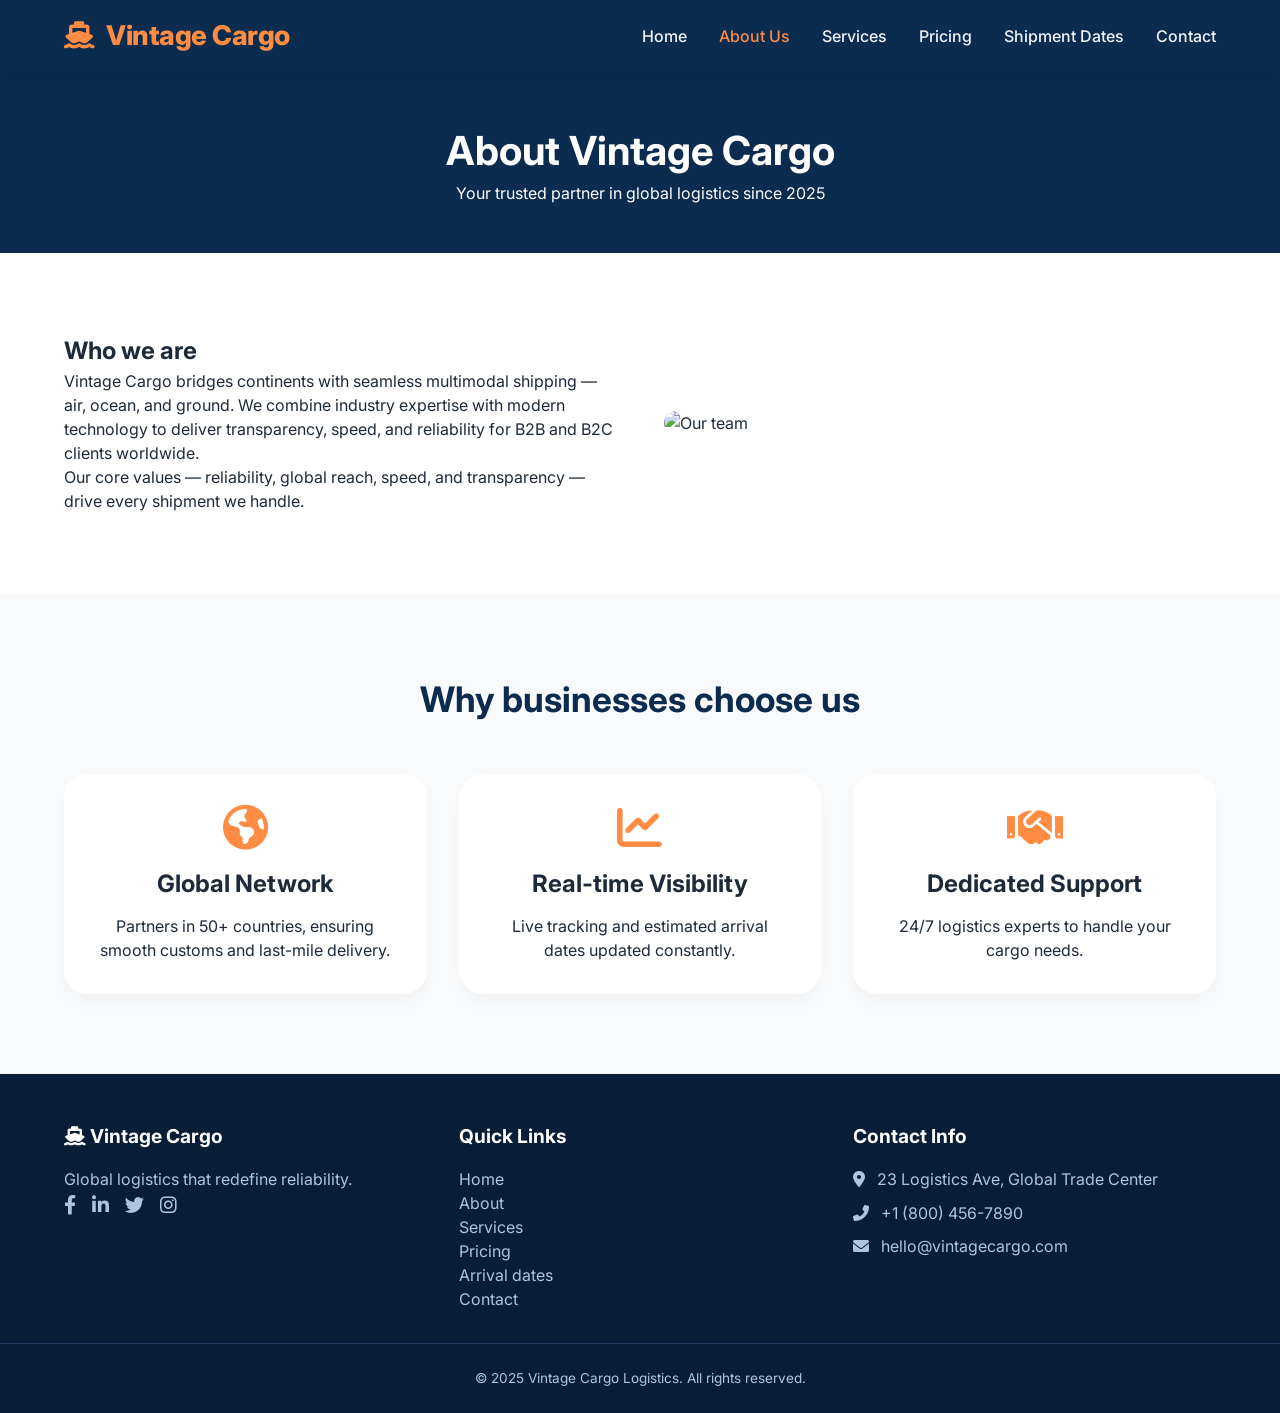
==== about.html @ 66441724 "Initial commit" ====
<!-- about.html -->
<!DOCTYPE html>
<html lang="en">
<head><meta charset="UTF-8"><meta name="viewport" content="width=device-width, initial-scale=1.0"><title>About Us | Vintage Cargo</title><link href="https://fonts.googleapis.com/css2?family=Inter:opsz,wght@14..32,300;400;600;700;800&display=swap" rel="stylesheet"><link rel="stylesheet" href="https://cdnjs.cloudflare.com/ajax/libs/font-awesome/6.0.0-beta3/css/all.min.css"><link rel="stylesheet" href="css/style.css"></head>
<body>
  <header class="site-header"><div class="container nav-container"><div class="logo"><a href="index.html"><i class="fas fa-ship"></i> Vintage Cargo</a></div><button class="mobile-toggle" id="mobileToggle"><i class="fas fa-bars"></i></button><nav class="navbar" id="navbar"><ul class="nav-menu"><li><a href="index.html">Home</a></li><li><a href="about.html" class="active">About Us</a></li><li><a href="services.html">Services</a></li><li><a href="pricing.html">Pricing</a></li><li><a href="shipment.html">Shipment Dates</a></li><li><a href="contact.html">Contact</a></li></ul></nav></div></header>
  <main>
    <section class="page-header"><div class="container"><h1>About Vintage Cargo</h1><p>Your trusted partner in global logistics since 2025</p></div></section>
    <section class="section"><div class="container"><div class="flex-row"><div class="flex-text"><h2>Who we are</h2><p>Vintage Cargo bridges continents with seamless multimodal shipping — air, ocean, and ground. We combine industry expertise with modern technology to deliver transparency, speed, and reliability for B2B and B2C clients worldwide.</p><p>Our core values — reliability, global reach, speed, and transparency — drive every shipment we handle.</p></div><div class="flex-img"><img src="https://picsum.photos/id/42/600/400" alt="Our team" loading="lazy"></div></div></div></section>
    <section class="section bg-light"><div class="container"><div class="section-title"><h2>Why businesses choose us</h2></div><div class="grid-3"><div class="service-card"><i class="fas fa-globe-americas"></i><h3>Global Network</h3><p>Partners in 50+ countries, ensuring smooth customs and last-mile delivery.</p></div><div class="service-card"><i class="fas fa-chart-line"></i><h3>Real-time Visibility</h3><p>Live tracking and estimated arrival dates updated constantly.</p></div><div class="service-card"><i class="fas fa-handshake"></i><h3>Dedicated Support</h3><p>24/7 logistics experts to handle your cargo needs.</p></div></div></div></section>
  </main>
  <footer class="site-footer"><div class="container footer-grid"><div class="footer-col"><h4><i class="fas fa-ship"></i> Vintage Cargo</h4><p>Global logistics that redefine reliability.</p><div class="social-icons"><a href="#"><i class="fab fa-facebook-f"></i></a><a href="#"><i class="fab fa-linkedin-in"></i></a><a href="#"><i class="fab fa-twitter"></i></a><a href="#"><i class="fab fa-instagram"></i></a></div></div><div class="footer-col"><h4>Quick Links</h4><ul><li><a href="index.html">Home</a></li><li><a href="about.html">About</a></li><li><a href="services.html">Services</a></li><li><a href="pricing.html">Pricing</a></li><li><a href="shipment.html">Arrival dates</a></li><li><a href="contact.html">Contact</a></li></ul></div><div class="footer-col"><h4>Contact Info</h4><ul class="contact-info"><li><i class="fas fa-map-marker-alt"></i> 23 Logistics Ave, Global Trade Center</li><li><i class="fas fa-phone-alt"></i> +1 (800) 456-7890</li><li><i class="fas fa-envelope"></i> hello@vintagecargo.com</li></ul></div></div><div class="footer-bottom"><p>&copy; 2025 Vintage Cargo Logistics. All rights reserved.</p></div></footer>
  <script src="js/script.js"></script>
</body>
</html>
---- css/style.css ----
/* css/style.css */
* {
  margin: 0;
  padding: 0;
  box-sizing: border-box;
}

body {
  font-family: 'Inter', sans-serif;
  line-height: 1.5;
  color: #1E2A3A;
  background-color: #ffffff;
}

.container {
  width: 90%;
  max-width: 1280px;
  margin: 0 auto;
}

/* header & navigation */
.site-header {
  background: #0B2B4F;
  padding: 1rem 0;
  position: sticky;
  top: 0;
  z-index: 100;
  box-shadow: 0 4px 12px rgba(0,0,0,0.05);
}

.nav-container {
  display: flex;
  justify-content: space-between;
  align-items: center;
  flex-wrap: wrap;
}

.logo a {
  color: #FF8C42;
  font-size: 1.7rem;
  font-weight: 800;
  letter-spacing: -0.5px;
  text-decoration: none;
}

.logo i {
  margin-right: 6px;
  color: #FF8C42;
}

.nav-menu {
  display: flex;
  gap: 2rem;
  list-style: none;
}

.nav-menu a {
  color: #F0F4F8;
  text-decoration: none;
  font-weight: 500;
  transition: 0.2s ease;
  font-size: 1rem;
}

.nav-menu a:hover, .nav-menu a.active {
  color: #FF8C42;
}

.mobile-toggle {
  display: none;
  background: none;
  border: none;
  font-size: 1.8rem;
  color: white;
  cursor: pointer;
}

/* buttons */
.btn {
  display: inline-block;
  padding: 0.8rem 1.8rem;
  border-radius: 40px;
  font-weight: 600;
  text-decoration: none;
  transition: all 0.2s ease;
  border: 2px solid transparent;
  cursor: pointer;
}

.btn-primary {
  background: #FF8C42;
  color: #0B2B4F;
}

.btn-primary:hover {
  background: #e67a2e;
  transform: translateY(-2px);
}

.btn-outline {
  background: transparent;
  border: 2px solid #FF8C42;
  color: #FF8C42;
}

.btn-outline:hover {
  background: #FF8C42;
  color: #0B2B4F;
}

.btn-secondary {
  background: #ffffff;
  color: #0B2B4F;
}

.btn-secondary:hover {
  background: #FF8C42;
  color: #0B2B4F;
  border-color: #FF8C42;
}

/* hero */
.hero {
  padding: 6rem 0;
  text-align: center;
  color: white;
}

.hero-content h1 {
  font-size: 3rem;
  font-weight: 800;
  margin-bottom: 1rem;
}

.accent {
  color: #FF8C42;
}

.hero-content p {
  font-size: 1.25rem;
  max-width: 650px;
  margin: 0 auto 2rem;
}

.hero-buttons {
  display: flex;
  gap: 1rem;
  justify-content: center;
  flex-wrap: wrap;
}

/* sections */
.section {
  padding: 5rem 0;
}

.bg-light {
  background-color: #F9FAFC;
}

.section-title {
  text-align: center;
  margin-bottom: 3rem;
}

.section-title h2 {
  font-size: 2.2rem;
  font-weight: 700;
  color: #0B2B4F;
}

.grid-3 {
  display: grid;
  grid-template-columns: repeat(auto-fit, minmax(280px, 1fr));
  gap: 2rem;
}

.service-card {
  background: white;
  padding: 2rem;
  border-radius: 24px;
  box-shadow: 0 10px 25px -5px rgba(0,0,0,0.05);
  transition: transform 0.2s, box-shadow 0.2s;
  text-align: center;
}

.service-card:hover {
  transform: translateY(-5px);
  box-shadow: 0 20px 30px -12px rgba(0,0,0,0.1);
}

.service-card i {
  font-size: 2.8rem;
  color: #FF8C42;
  margin-bottom: 1rem;
}

.service-card h3 {
  font-size: 1.5rem;
  margin-bottom: 0.75rem;
}

/* flex row */
.flex-row {
  display: flex;
  gap: 3rem;
  align-items: center;
  flex-wrap: wrap;
}

.flex-text, .flex-img {
  flex: 1;
}

.flex-img img {
  width: 100%;
  border-radius: 28px;
  object-fit: cover;
}

.check-list {
  list-style: none;
  margin: 1.5rem 0;
}

.check-list li {
  margin: 0.75rem 0;
  display: flex;
  align-items: center;
  gap: 0.75rem;
}

.check-list i {
  color: #FF8C42;
}

/* CTA */
.cta {
  background: #0B2B4F;
  color: white;
  text-align: center;
  padding: 4rem 0;
}

.cta h3 {
  font-size: 2rem;
  margin-bottom: 0.75rem;
}

/* footer */
.site-footer {
  background: #071e36;
  color: #B0C4DE;
  padding-top: 3rem;
}

.footer-grid {
  display: grid;
  grid-template-columns: repeat(auto-fit, minmax(220px, 1fr));
  gap: 2rem;
  margin-bottom: 2rem;
}

.footer-col h4 {
  color: white;
  margin-bottom: 1rem;
  font-size: 1.2rem;
}

.footer-col ul {
  list-style: none;
}

.footer-col a {
  color: #B0C4DE;
  text-decoration: none;
  transition: 0.2s;
}

.footer-col a:hover {
  color: #FF8C42;
}

.social-icons a {
  margin-right: 1rem;
  font-size: 1.2rem;
}

.contact-info li {
  margin-bottom: 0.6rem;
  display: flex;
  gap: 0.75rem;
  align-items: center;
}

.footer-bottom {
  text-align: center;
  padding: 1.5rem 0;
  border-top: 1px solid #1f3a5f;
  font-size: 0.85rem;
}

/* pricing page */
.pricing-grid {
  display: grid;
  grid-template-columns: repeat(auto-fit, minmax(280px, 1fr));
  gap: 2rem;
}

.pricing-card {
  background: white;
  border-radius: 32px;
  padding: 2rem;
  box-shadow: 0 12px 28px rgba(0,0,0,0.05);
  transition: 0.2s;
  border: 1px solid #eef2f6;
}

.pricing-card.featured {
  border-top: 5px solid #FF8C42;
  transform: scale(1.02);
}

.pricing-header h3 {
  font-size: 1.8rem;
  margin-bottom: 0.5rem;
}

.price {
  font-size: 2.2rem;
  font-weight: 800;
  color: #0B2B4F;
}

.price span {
  font-size: 1rem;
  font-weight: 400;
}

.pricing-card ul {
  margin: 1.5rem 0;
  list-style: none;
}

.pricing-card li {
  margin: 0.75rem 0;
  display: flex;
  align-items: center;
  gap: 0.5rem;
}

.pricing-card li i {
  color: #FF8C42;
}

.price-note {
  margin-top: 2rem;
  text-align: center;
  font-size: 0.9rem;
  color: #5a6e7c;
}

/* shipment table */
.table-wrapper {
  overflow-x: auto;
}

.shipment-table {
  width: 100%;
  border-collapse: collapse;
  background: white;
  border-radius: 24px;
  overflow: hidden;
  box-shadow: 0 4px 12px rgba(0,0,0,0.05);
}

.shipment-table th, .shipment-table td {
  padding: 1rem 1.2rem;
  text-align: left;
  border-bottom: 1px solid #e9edf2;
}

.shipment-table th {
  background: #0B2B4F;
  color: white;
  font-weight: 600;
}

.tracking-note {
  background: #F0F7FF;
  padding: 1.2rem;
  border-radius: 20px;
  margin-top: 2rem;
  display: flex;
  align-items: center;
  gap: 1rem;
  flex-wrap: wrap;
}

/* contact grid */
.contact-grid {
  display: grid;
  grid-template-columns: 1fr 1fr;
  gap: 3rem;
}

@media (max-width: 768px) {
  .contact-grid {
    grid-template-columns: 1fr;
  }
}

.contact-details ul {
  list-style: none;
}

.contact-details li {
  margin: 1rem 0;
  display: flex;
  align-items: center;
  gap: 1rem;
}

.map-placeholder {
  background: #eef2fa;
  padding: 2rem;
  text-align: center;
  border-radius: 24px;
  margin-top: 1.5rem;
  font-size: 0.9rem;
}

.form-group {
  margin-bottom: 1.2rem;
}

.form-group input, .form-group select, .form-group textarea {
  width: 100%;
  padding: 0.9rem 1rem;
  border: 1px solid #cfdde6;
  border-radius: 20px;
  font-family: inherit;
  font-size: 1rem;
  transition: 0.2s;
}

.form-group input:focus, .form-group select:focus, .form-group textarea:focus {
  outline: none;
  border-color: #FF8C42;
  box-shadow: 0 0 0 3px rgba(255,140,66,0.2);
}

.form-note {
  font-size: 0.75rem;
  margin-top: 0.8rem;
  color: #6c7a89;
}

/* page-header */
.page-header {
  background: #0B2B4F;
  color: white;
  padding: 3rem 0;
  text-align: center;
}

.page-header h1 {
  font-size: 2.5rem;
}

/* responsive */
@media (max-width: 768px) {
  .mobile-toggle {
    display: block;
  }
  .nav-menu {
    position: fixed;
    left: -100%;
    top: 70px;
    flex-direction: column;
    background: #0B2B4F;
    width: 100%;
    text-align: center;
    transition: 0.3s;
    padding: 2rem 0;
    gap: 1.5rem;
  }
  .nav-menu.active {
    left: 0;
  }
  .hero-content h1 {
    font-size: 2rem;
  }
  .section-title h2 {
    font-size: 1.8rem;
  }
  .flex-row {
    flex-direction: column;
  }
  .pricing-card.featured {
    transform: none;
  }
}

/* extra utilities */
.grid-2 {
  display: grid;
  grid-template-columns: repeat(auto-fit, minmax(280px, 1fr));
  gap: 2rem;
}

.service-detailed {
  background: white;
  padding: 1.8rem;
  border-radius: 24px;
  box-shadow: 0 5px 12px rgba(0,0,0,0.03);
  transition: 0.2s;
}

.service-detailed i {
  font-size: 2.2rem;
  color: #FF8C42;
  margin-bottom: 1rem;
}
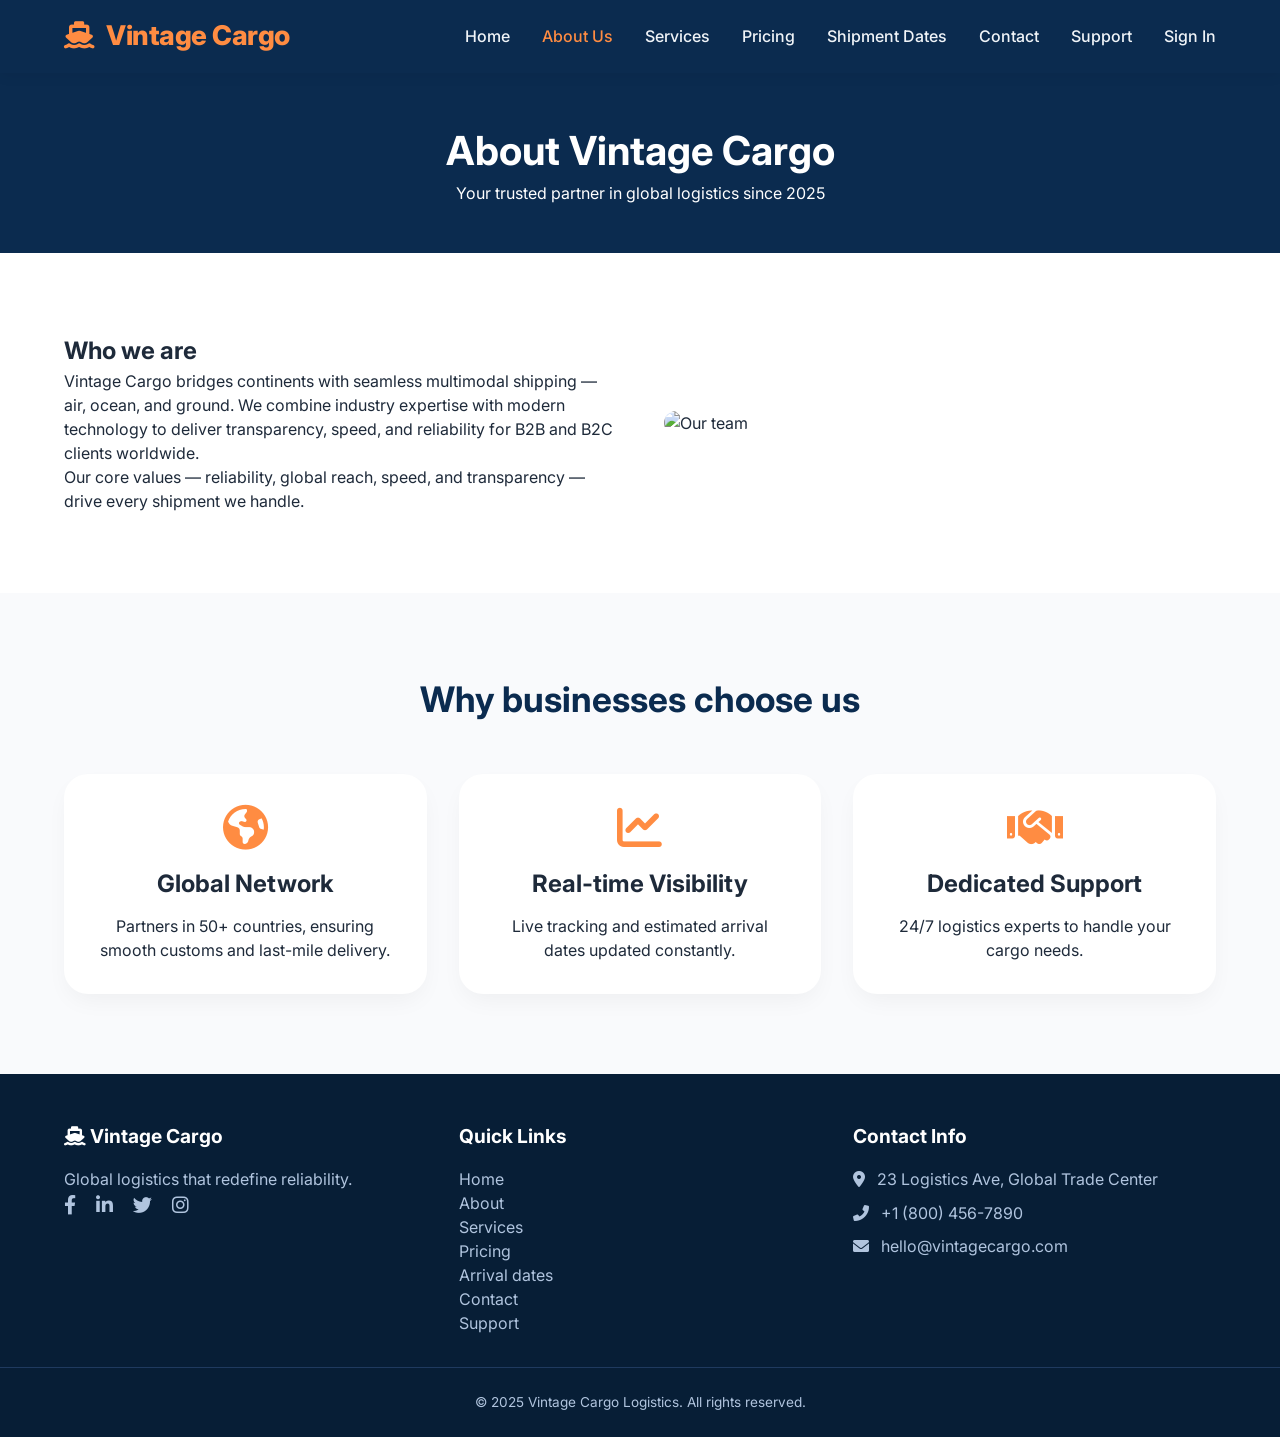
==== commit 894b3171: "Fix: fixed drop-sown and button problems" ====
--- a/about.html
+++ b/about.html
@@ -1,4 +1,4 @@
-<!-- about.html -->
+<!-- about.html
 <!DOCTYPE html>
 <html lang="en">
 <head><meta charset="UTF-8"><meta name="viewport" content="width=device-width, initial-scale=1.0"><title>About Us | Vintage Cargo</title><link href="https://fonts.googleapis.com/css2?family=Inter:opsz,wght@14..32,300;400;600;700;800&display=swap" rel="stylesheet"><link rel="stylesheet" href="https://cdnjs.cloudflare.com/ajax/libs/font-awesome/6.0.0-beta3/css/all.min.css"><link rel="stylesheet" href="css/style.css"></head>
@@ -10,6 +10,129 @@
     <section class="section bg-light"><div class="container"><div class="section-title"><h2>Why businesses choose us</h2></div><div class="grid-3"><div class="service-card"><i class="fas fa-globe-americas"></i><h3>Global Network</h3><p>Partners in 50+ countries, ensuring smooth customs and last-mile delivery.</p></div><div class="service-card"><i class="fas fa-chart-line"></i><h3>Real-time Visibility</h3><p>Live tracking and estimated arrival dates updated constantly.</p></div><div class="service-card"><i class="fas fa-handshake"></i><h3>Dedicated Support</h3><p>24/7 logistics experts to handle your cargo needs.</p></div></div></div></section>
   </main>
   <footer class="site-footer"><div class="container footer-grid"><div class="footer-col"><h4><i class="fas fa-ship"></i> Vintage Cargo</h4><p>Global logistics that redefine reliability.</p><div class="social-icons"><a href="#"><i class="fab fa-facebook-f"></i></a><a href="#"><i class="fab fa-linkedin-in"></i></a><a href="#"><i class="fab fa-twitter"></i></a><a href="#"><i class="fab fa-instagram"></i></a></div></div><div class="footer-col"><h4>Quick Links</h4><ul><li><a href="index.html">Home</a></li><li><a href="about.html">About</a></li><li><a href="services.html">Services</a></li><li><a href="pricing.html">Pricing</a></li><li><a href="shipment.html">Arrival dates</a></li><li><a href="contact.html">Contact</a></li></ul></div><div class="footer-col"><h4>Contact Info</h4><ul class="contact-info"><li><i class="fas fa-map-marker-alt"></i> 23 Logistics Ave, Global Trade Center</li><li><i class="fas fa-phone-alt"></i> +1 (800) 456-7890</li><li><i class="fas fa-envelope"></i> hello@vintagecargo.com</li></ul></div></div><div class="footer-bottom"><p>&copy; 2025 Vintage Cargo Logistics. All rights reserved.</p></div></footer>
-  <script src="js/script.js"></script>
+  <script src="JavaScript/script.js"></script>
 </body>
-</html>+</html> -->
+
+
+
+<!DOCTYPE html>
+<html lang="en">
+<head>
+  <meta charset="UTF-8">
+  <meta name="viewport" content="width=device-width, initial-scale=1.0">
+  <title>About Us | Vintage Cargo</title>
+  <link href="https://fonts.googleapis.com/css2?family=Inter:opsz,wght@14..32,300;400;600;700;800&display=swap" rel="stylesheet">
+  <link rel="stylesheet" href="https://cdnjs.cloudflare.com/ajax/libs/font-awesome/6.0.0-beta3/css/all.min.css">
+  <link rel="stylesheet" href="css/style.css">
+</head>
+<body>
+  <header class="site-header">
+    <div class="container nav-container">
+      <div class="logo"><a href="index.html"><i class="fas fa-ship"></i> Vintage Cargo</a></div>
+      <button class="mobile-toggle" id="mobileToggle"><i class="fas fa-bars"></i></button>
+      <nav class="navbar" id="navbar">
+        <ul class="nav-menu">
+          <li><a href="index.html">Home</a></li>
+          <li><a href="about.html" class="active">About Us</a></li>
+          <li><a href="services.html">Services</a></li>
+          <li><a href="pricing.html">Pricing</a></li>
+          <li><a href="shipment.html">Shipment Dates</a></li>
+          <li><a href="contact.html">Contact</a></li>
+          <li><a href="support.html">Support</a></li>
+          <li id="authNavLink"><a href="login.html">Sign In</a></li>
+        </ul>
+      </nav>
+    </div>
+  </header>
+
+  <main>
+    <section class="page-header">
+      <div class="container">
+        <h1>About Vintage Cargo</h1>
+        <p>Your trusted partner in global logistics since 2025</p>
+      </div>
+    </section>
+
+    <section class="section">
+      <div class="container">
+        <div class="flex-row">
+          <div class="flex-text">
+            <h2>Who we are</h2>
+            <p>Vintage Cargo bridges continents with seamless multimodal shipping — air, ocean, and ground. We combine industry expertise with modern technology to deliver transparency, speed, and reliability for B2B and B2C clients worldwide.</p>
+            <p>Our core values — reliability, global reach, speed, and transparency — drive every shipment we handle.</p>
+          </div>
+          <div class="flex-img">
+            <img src="https://picsum.photos/id/42/600/400" alt="Our team" loading="lazy">
+          </div>
+        </div>
+      </div>
+    </section>
+
+    <section class="section bg-light">
+      <div class="container">
+        <div class="section-title">
+          <h2>Why businesses choose us</h2>
+        </div>
+        <div class="grid-3">
+          <div class="service-card">
+            <i class="fas fa-globe-americas"></i>
+            <h3>Global Network</h3>
+            <p>Partners in 50+ countries, ensuring smooth customs and last-mile delivery.</p>
+          </div>
+          <div class="service-card">
+            <i class="fas fa-chart-line"></i>
+            <h3>Real-time Visibility</h3>
+            <p>Live tracking and estimated arrival dates updated constantly.</p>
+          </div>
+          <div class="service-card">
+            <i class="fas fa-handshake"></i>
+            <h3>Dedicated Support</h3>
+            <p>24/7 logistics experts to handle your cargo needs.</p>
+          </div>
+        </div>
+      </div>
+    </section>
+  </main>
+
+  <footer class="site-footer">
+    <div class="container footer-grid">
+      <div class="footer-col">
+        <h4><i class="fas fa-ship"></i> Vintage Cargo</h4>
+        <p>Global logistics that redefine reliability.</p>
+        <div class="social-icons">
+          <a href="#"><i class="fab fa-facebook-f"></i></a>
+          <a href="#"><i class="fab fa-linkedin-in"></i></a>
+          <a href="#"><i class="fab fa-twitter"></i></a>
+          <a href="#"><i class="fab fa-instagram"></i></a>
+        </div>
+      </div>
+      <div class="footer-col">
+        <h4>Quick Links</h4>
+        <ul>
+          <li><a href="index.html">Home</a></li>
+          <li><a href="about.html">About</a></li>
+          <li><a href="services.html">Services</a></li>
+          <li><a href="pricing.html">Pricing</a></li>
+          <li><a href="shipment.html">Arrival dates</a></li>
+          <li><a href="contact.html">Contact</a></li>
+          <li><a href="support.html">Support</a></li>
+        </ul>
+      </div>
+      <div class="footer-col">
+        <h4>Contact Info</h4>
+        <ul class="contact-info">
+          <li><i class="fas fa-map-marker-alt"></i> 23 Logistics Ave, Global Trade Center</li>
+          <li><i class="fas fa-phone-alt"></i> +1 (800) 456-7890</li>
+          <li><i class="fas fa-envelope"></i> hello@vintagecargo.com</li>
+        </ul>
+      </div>
+    </div>
+    <div class="footer-bottom">
+      <p>&copy; 2025 Vintage Cargo Logistics. All rights reserved.</p>
+    </div>
+  </footer>
+
+  <script src="JavaScript/script.js"></script>
+</body>
+</html>
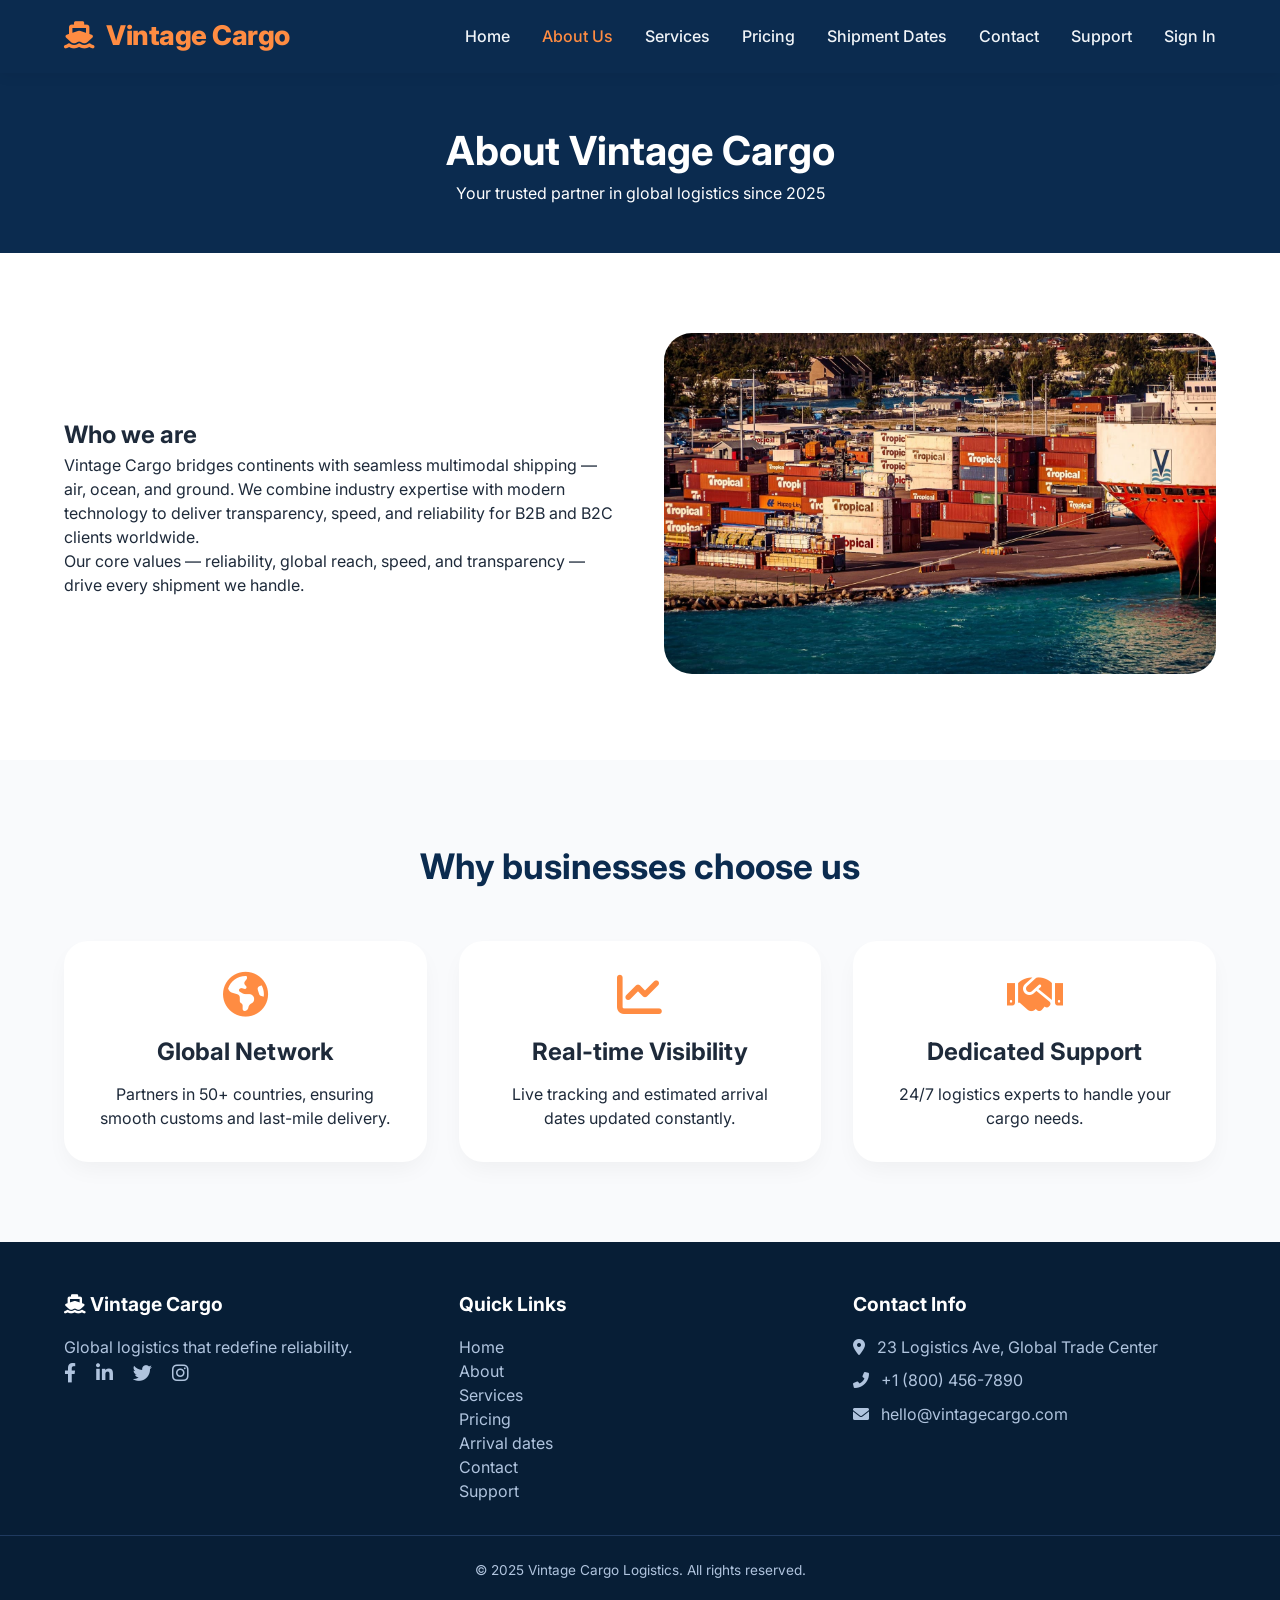
==== commit 93c31b83: "ADD: readme" ====
--- a/about.html
+++ b/about.html
@@ -1,18 +1,3 @@
-<!-- about.html
-<!DOCTYPE html>
-<html lang="en">
-<head><meta charset="UTF-8"><meta name="viewport" content="width=device-width, initial-scale=1.0"><title>About Us | Vintage Cargo</title><link href="https://fonts.googleapis.com/css2?family=Inter:opsz,wght@14..32,300;400;600;700;800&display=swap" rel="stylesheet"><link rel="stylesheet" href="https://cdnjs.cloudflare.com/ajax/libs/font-awesome/6.0.0-beta3/css/all.min.css"><link rel="stylesheet" href="css/style.css"></head>
-<body>
-  <header class="site-header"><div class="container nav-container"><div class="logo"><a href="index.html"><i class="fas fa-ship"></i> Vintage Cargo</a></div><button class="mobile-toggle" id="mobileToggle"><i class="fas fa-bars"></i></button><nav class="navbar" id="navbar"><ul class="nav-menu"><li><a href="index.html">Home</a></li><li><a href="about.html" class="active">About Us</a></li><li><a href="services.html">Services</a></li><li><a href="pricing.html">Pricing</a></li><li><a href="shipment.html">Shipment Dates</a></li><li><a href="contact.html">Contact</a></li></ul></nav></div></header>
-  <main>
-    <section class="page-header"><div class="container"><h1>About Vintage Cargo</h1><p>Your trusted partner in global logistics since 2025</p></div></section>
-    <section class="section"><div class="container"><div class="flex-row"><div class="flex-text"><h2>Who we are</h2><p>Vintage Cargo bridges continents with seamless multimodal shipping — air, ocean, and ground. We combine industry expertise with modern technology to deliver transparency, speed, and reliability for B2B and B2C clients worldwide.</p><p>Our core values — reliability, global reach, speed, and transparency — drive every shipment we handle.</p></div><div class="flex-img"><img src="https://picsum.photos/id/42/600/400" alt="Our team" loading="lazy"></div></div></div></section>
-    <section class="section bg-light"><div class="container"><div class="section-title"><h2>Why businesses choose us</h2></div><div class="grid-3"><div class="service-card"><i class="fas fa-globe-americas"></i><h3>Global Network</h3><p>Partners in 50+ countries, ensuring smooth customs and last-mile delivery.</p></div><div class="service-card"><i class="fas fa-chart-line"></i><h3>Real-time Visibility</h3><p>Live tracking and estimated arrival dates updated constantly.</p></div><div class="service-card"><i class="fas fa-handshake"></i><h3>Dedicated Support</h3><p>24/7 logistics experts to handle your cargo needs.</p></div></div></div></section>
-  </main>
-  <footer class="site-footer"><div class="container footer-grid"><div class="footer-col"><h4><i class="fas fa-ship"></i> Vintage Cargo</h4><p>Global logistics that redefine reliability.</p><div class="social-icons"><a href="#"><i class="fab fa-facebook-f"></i></a><a href="#"><i class="fab fa-linkedin-in"></i></a><a href="#"><i class="fab fa-twitter"></i></a><a href="#"><i class="fab fa-instagram"></i></a></div></div><div class="footer-col"><h4>Quick Links</h4><ul><li><a href="index.html">Home</a></li><li><a href="about.html">About</a></li><li><a href="services.html">Services</a></li><li><a href="pricing.html">Pricing</a></li><li><a href="shipment.html">Arrival dates</a></li><li><a href="contact.html">Contact</a></li></ul></div><div class="footer-col"><h4>Contact Info</h4><ul class="contact-info"><li><i class="fas fa-map-marker-alt"></i> 23 Logistics Ave, Global Trade Center</li><li><i class="fas fa-phone-alt"></i> +1 (800) 456-7890</li><li><i class="fas fa-envelope"></i> hello@vintagecargo.com</li></ul></div></div><div class="footer-bottom"><p>&copy; 2025 Vintage Cargo Logistics. All rights reserved.</p></div></footer>
-  <script src="JavaScript/script.js"></script>
-</body>
-</html> -->
 
 
 
@@ -63,7 +48,7 @@
             <p>Our core values — reliability, global reach, speed, and transparency — drive every shipment we handle.</p>
           </div>
           <div class="flex-img">
-            <img src="https://picsum.photos/id/42/600/400" alt="Our team" loading="lazy">
+            <img src="assets/neo-bulk-cargo-1989317179.jpg" alt="Our team" loading="lazy">
           </div>
         </div>
       </div>
